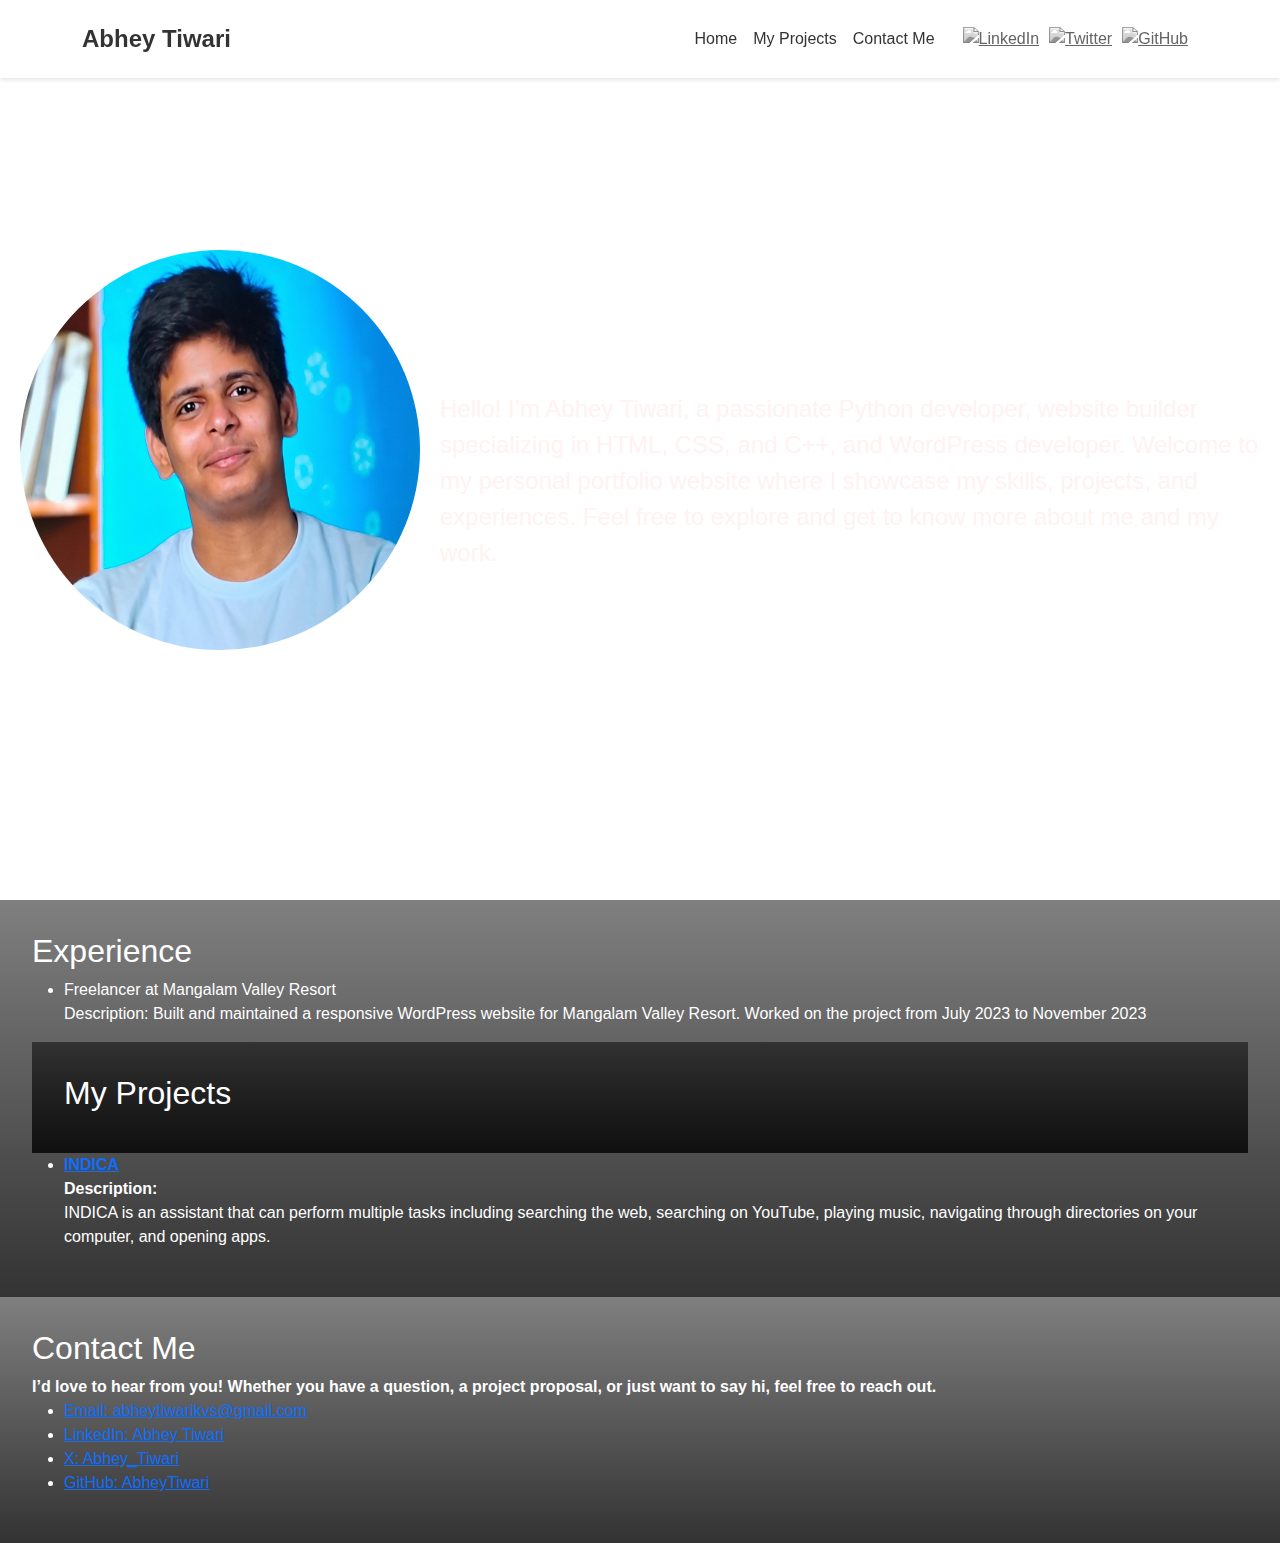
==== index.html @ 6913ede1 "Add files via upload" ====
<!DOCTYPE html>
<html lang="en">
<head>
    <meta charset="UTF-8">
    <meta name="viewport" content="width=device-width, initial-scale=1.0">
    <title>My Portfolio Website</title>
    <link rel="stylesheet" href="https://cdn.jsdelivr.net/npm/bootstrap@5.0.2/dist/css/bootstrap.min.css">
    <link rel="stylesheet" href="style.css">
</head>
<body>
    <nav class="navbar navbar-expand-lg fixed-top navbarScroll">
        <div class="container">
            <a class="navbar-brand" href="#">Abhey Tiwari</a>
            <button class="navbar-toggler" type="button" data-bs-toggle="collapse" data-bs-target="#navbarSupportedContent" aria-controls="navbarSupportedContent" aria-expanded="false" aria-label="Toggle navigation">
                <span class="navbar-toggler-icon"></span>
            </button>
            <div class="collapse navbar-collapse" id="navbarSupportedContent">
                <ul class="navbar-nav ms-auto">
                    <li class="nav-item active">
                        <a class="nav-link" href="#home">Home</a>
                    </li>
                    <li class="nav-item">
                        <a class="nav-link" href="#my-projects">My Projects</a>
                    </li>
                    <li class="nav-item">
                        <a class="nav-link" href="#contact-me">Contact Me</a>
                    </li>
                </ul>
                <ul class="navbar-nav social-links">
                    <li class="nav-item">
                        <a href="https://www.linkedin.com/in/abhey-tiwari-891710274/" target="_blank">
                            <img src="https://cdn.jsdelivr.net/npm/simple-icons@v7/icons/linkedin.svg" alt="LinkedIn" width="24" height="24">
                        </a>
                    </li>
                    <li class="nav-item">
                        <a href="https://x.com/Abhey_Tiwari" target="_blank">
                            <img src="https://cdn.jsdelivr.net/npm/simple-icons@v7/icons/twitter.svg" alt="Twitter" width="24" height="24">
                        </a>
                    </li>
                    <li class="nav-item">
                        <a href="https://github.com/AbheyTiwari" target="_blank">
                            <img src="https://cdn.jsdelivr.net/npm/simple-icons@v7/icons/github.svg" alt="GitHub" width="24" height="24">
                        </a>
                    </li>
                </ul>
            </div>
        </div>
    </nav>

    <!-- Hero Header Section -->
    <section id="home">
        <div class="hero-header">
            <img src="pic2.jpg" alt="Profile Picture" class="profile-pic">
            <div class="hero-text">
              <h1>Welcome to My Portfolio Website</h1>
              <p>Hello! I’m Abhey Tiwari, a passionate Python developer, website builder specializing in HTML, CSS, and C++, and WordPress developer. Welcome to my personal portfolio website where I showcase my skills, projects, and experiences. Feel free to explore and get to know more about me and my work.</p>
            </div>
          </div>
    </section>

    <section id="work">
        <h2>Experience</h2>
        <table>
            <ul>
                <li>Freelancer at Mangalam Valley Resort <br>
                    Description: Built and maintained a responsive WordPress website for Mangalam Valley Resort. Worked on the project from July 2023 to November 2023
                </li>
            </ul>
    </section>

    <!-- My Projects Section -->
    <section id="my-projects">
        <h2>My Projects</h2>
        <table>
            <ul>
                <li><strong><Strong><a href="https://github.com/AbheyTiwari/INDICA.git">INDICA</a></Strong></strong><br>
                    <strong>Description:</strong><br> INDICA is an assistant that can perform multiple tasks including searching the web, searching on YouTube, playing music, navigating through directories on your computer, and opening apps. <br>
                </li>
            </ul>
        </table> 
    </section>
    <section id="contact-me">
        <h2>Contact Me</h2>
        <table>
            <strong>I’d love to hear from you! Whether you have a question, a project proposal, or just want to say hi, feel free to reach out.</strong>
            <ul>
                <li><a href="mailto:abheytiwarikvs@gmail.com" target="_blank">Email: abheytiwarikvs@gmail.com</a</li>
                <li><a href="https://www.linkedin.com/in/abhey-tiwari-891710274/" target="_blank">LinkedIn: Abhey Tiwari</a></li>
                <li><a href="https://x.com/Abhey_Tiwari" target="_blank">X: Abhey_Tiwari</a></li>
                <li><a href="https://github.com/AbheyTiwari" target="_blank">GitHub: AbheyTiwari</a></li>
            </ul>
    </table>
    </section>
    <script src="https://cdn.jsdelivr.net/npm/bootstrap@5.0.2/dist/js/bootstrap.bundle.min.js"></script>
    <script src="script.js"></script>
</body>
</html>
---- style.css ----
body {
    font-family: Arial, sans-serif;
    margin: 0;
    padding: 0;
}

.hero-header {
    background-image: url("https://t3.ftcdn.net/jpg/07/36/07/18/360_F_736071809_9V7xRt7xxvApDF8fkmPsYPnHK12OHOkZ.jpg");
    background-size: cover;
    height: 100vh;
    display: flex;
    justify-content: center;
    align-items: center;
    color: #ffffff;
    padding: 20px;
  }
  
  .profile-pic {
    width: 400px;
    height: 400px;
    border-radius: 50%;
    margin-right: 20px;
  }
  
  .hero-text {
    flex: 1;
  }

.hero-header h1 {
    font-size: 48px;
    margin-bottom: 20px;
}

.social-links {
    margin-left: 20px;
}

.social-links li {
    margin-right: 10px;
}

.social-links img {
    width: 24px;
    height: 24px;
    filter: grayscale(100%);
    transition: filter 0.2s ease;
}

.social-links img:hover {
    filter: grayscale(0);
}

.hero-header p {
    font-size: 24px;
    color: #fff2f2;
}

.navbar {
    background-color: #fff;
    padding: 1rem 2rem;
    box-shadow: 0 2px 4px rgba(0, 0, 0, 0.1);
}

.navbar-brand {
    font-size: 24px;
    font-weight: bold;
    color: #333;
}

.nav-link {
    color: #333;
    transition: color 0.2s ease;
}

.nav-link:hover {
    color: #666;
}

#my-projects, #contact-me, #work {
    background-image: linear-gradient(to bottom, rgba(0, 0, 0, 0.5), rgba(0, 0, 0, 0.8)),
    url("https://blog.stockvault.net/wp-content/uploads/2020/07/preview-319.jpg");
    background-size: cover;
    color: #ffffff;
    padding: 2rem;
}

#my-projects h2, #contact-me h2 {
    margin-top: 0;
}
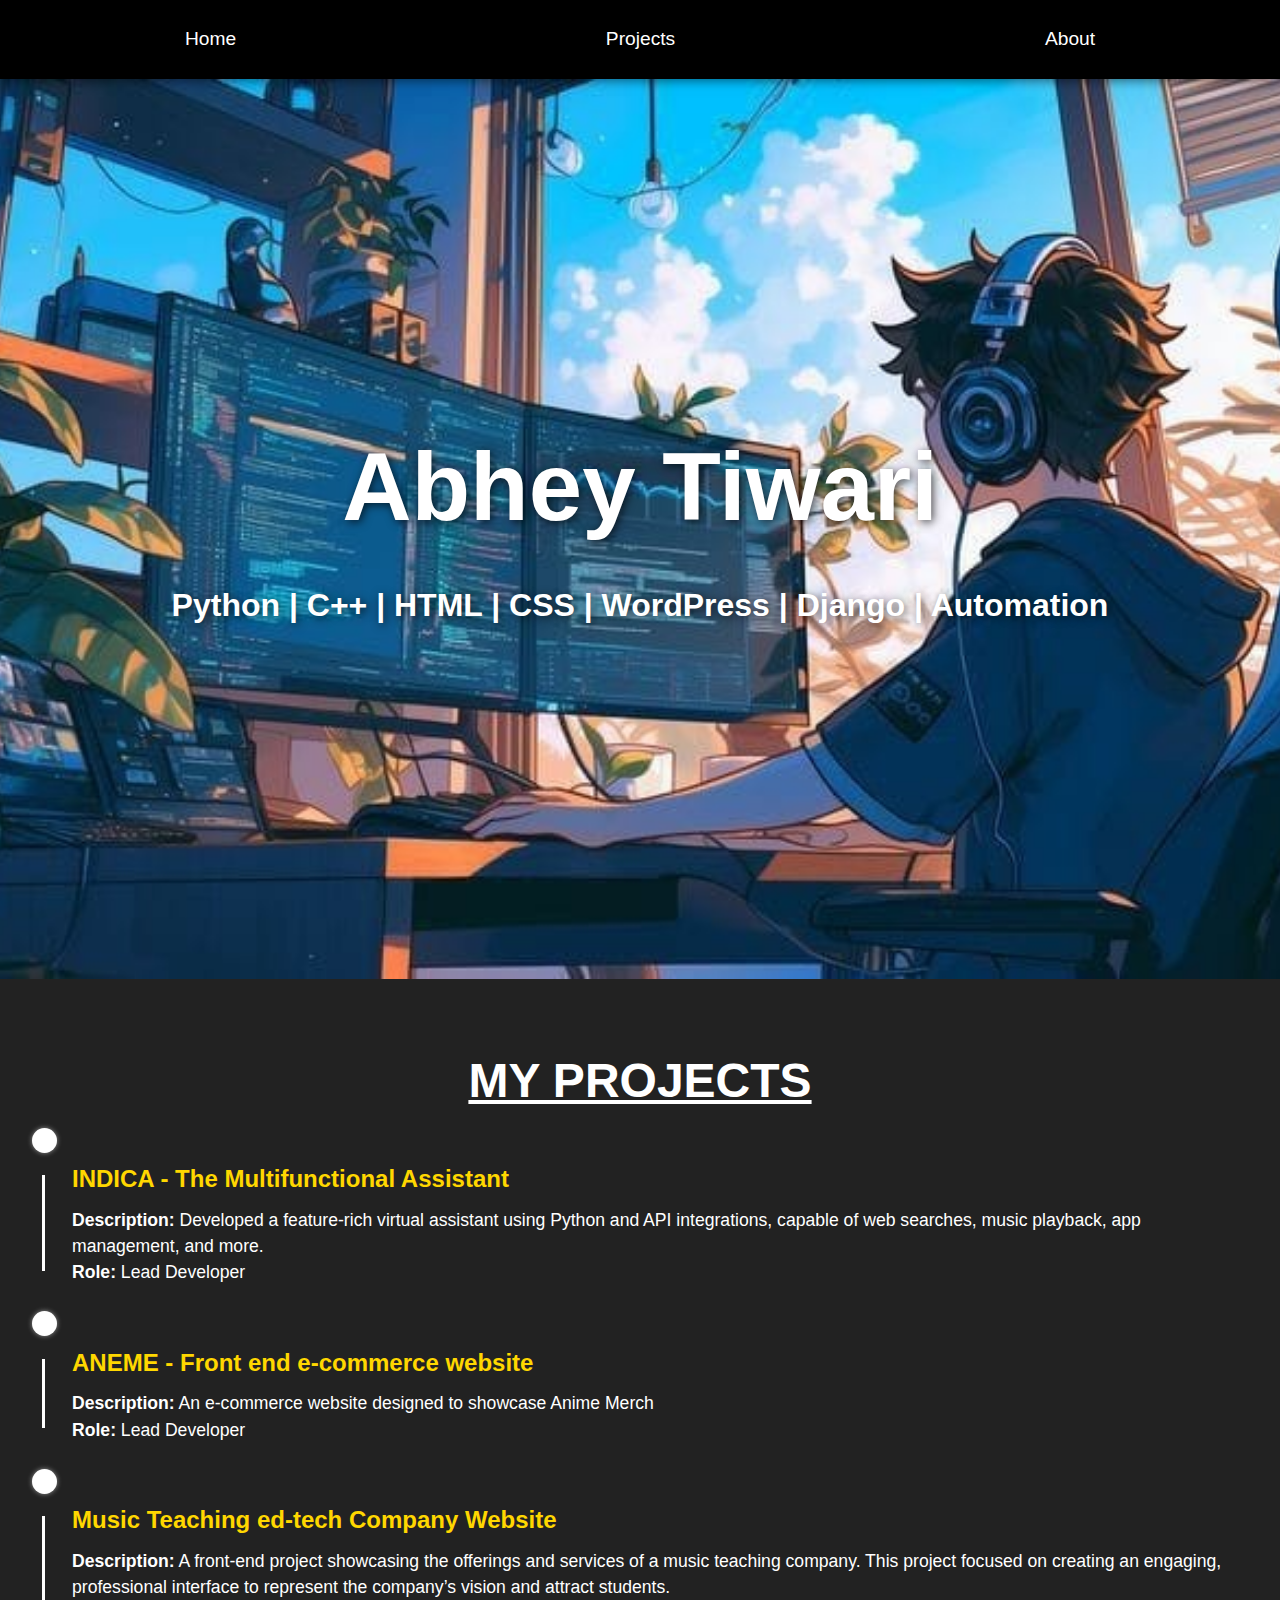
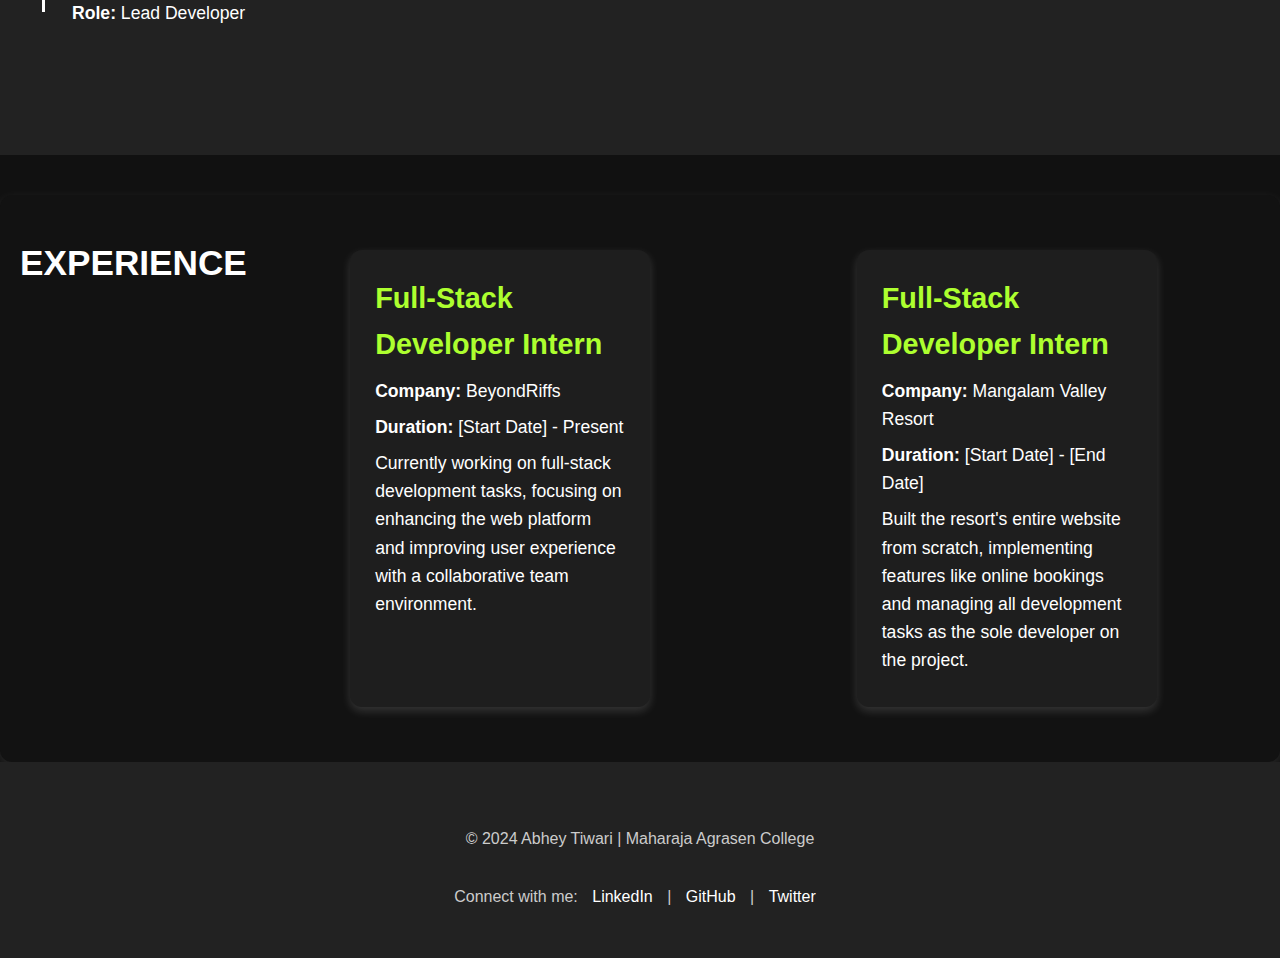
==== commit 7dd60733: "Add files via upload" ====
--- a/index.html
+++ b/index.html
@@ -1,97 +1,87 @@
 <!DOCTYPE html>
 <html lang="en">
 <head>
-    <meta charset="UTF-8">
-    <meta name="viewport" content="width=device-width, initial-scale=1.0">
-    <title>My Portfolio Website</title>
-    <link rel="stylesheet" href="https://cdn.jsdelivr.net/npm/bootstrap@5.0.2/dist/css/bootstrap.min.css">
-    <link rel="stylesheet" href="style.css">
+  <meta charset="UTF-8">
+  <meta name="viewport" content="width=device-width, initial-scale=1.0">
+  <title>Abhey Tiwari - Projects Timeline</title>
+  <link rel="stylesheet" href="style.css">
 </head>
 <body>
-    <nav class="navbar navbar-expand-lg fixed-top navbarScroll">
-        <div class="container">
-            <a class="navbar-brand" href="#">Abhey Tiwari</a>
-            <button class="navbar-toggler" type="button" data-bs-toggle="collapse" data-bs-target="#navbarSupportedContent" aria-controls="navbarSupportedContent" aria-expanded="false" aria-label="Toggle navigation">
-                <span class="navbar-toggler-icon"></span>
-            </button>
-            <div class="collapse navbar-collapse" id="navbarSupportedContent">
-                <ul class="navbar-nav ms-auto">
-                    <li class="nav-item active">
-                        <a class="nav-link" href="#home">Home</a>
-                    </li>
-                    <li class="nav-item">
-                        <a class="nav-link" href="#my-projects">My Projects</a>
-                    </li>
-                    <li class="nav-item">
-                        <a class="nav-link" href="#contact-me">Contact Me</a>
-                    </li>
-                </ul>
-                <ul class="navbar-nav social-links">
-                    <li class="nav-item">
-                        <a href="https://www.linkedin.com/in/abhey-tiwari-891710274/" target="_blank">
-                            <img src="https://cdn.jsdelivr.net/npm/simple-icons@v7/icons/linkedin.svg" alt="LinkedIn" width="24" height="24">
-                        </a>
-                    </li>
-                    <li class="nav-item">
-                        <a href="https://x.com/Abhey_Tiwari" target="_blank">
-                            <img src="https://cdn.jsdelivr.net/npm/simple-icons@v7/icons/twitter.svg" alt="Twitter" width="24" height="24">
-                        </a>
-                    </li>
-                    <li class="nav-item">
-                        <a href="https://github.com/AbheyTiwari" target="_blank">
-                            <img src="https://cdn.jsdelivr.net/npm/simple-icons@v7/icons/github.svg" alt="GitHub" width="24" height="24">
-                        </a>
-                    </li>
-                </ul>
+
+  <header class="header-dark">
+    <nav>
+      <ul>
+        <li><a href="index.html">Home</a></li>
+        <li><a href="project.html">Projects</a></li>
+        <li><a href="about.html">About</a></li>
+      </ul>
+    </nav>
+  </header>
+
+  <section class="hero">
+    <h1 class="hero-heading">Abhey Tiwari</h1>
+    <h3 class="hero-subheading">Python | C++ | HTML | CSS | WordPress | Django | Automation</h3>
+ </section>
+
+<section class="timeline">
+    <h2>My Projects</h2>
+
+    <div class="timeline-item">
+      <div class="timeline-dot"></div>
+      <div class="timeline-content">
+        <h3>INDICA - The Multifunctional Assistant</h3>
+        <p><strong>Description:</strong> Developed a feature-rich virtual assistant using Python and API integrations, capable of web searches, music playback, app management, and more.</p>
+        <p><strong>Role:</strong> Lead Developer</p>
+      </div>
+      <br>
+      <div class="timeline-dot"></div>
+      <div class="timeline-content">
+        <h3>ANEME - Front end e-commerce website</h3>
+        <p><strong>Description:</strong> An e-commerce website designed to showcase Anime Merch</p>
+        <p><strong>Role:</strong> Lead Developer</p>
+      </div>
+      <br>
+      <div class="timeline-dot"></div>
+            <div class="timeline-content">
+                <h3>Music Teaching ed-tech Company Website</h3>
+                <p><strong>Description:</strong> A front-end project showcasing the offerings and services of a music teaching company. This project focused on creating an engaging, professional interface to represent the company’s vision and attract students.</p>
+                <p><strong>Role:</strong> Lead Developer</p>
             </div>
         </div>
-    </nav>
+    </div>
+</section>
 
-    <!-- Hero Header Section -->
-    <section id="home">
-        <div class="hero-header">
-            <img src="pic2.jpg" alt="Profile Picture" class="profile-pic">
-            <div class="hero-text">
-              <h1>Welcome to My Portfolio Website</h1>
-              <p>Hello! I’m Abhey Tiwari, a passionate Python developer, website builder specializing in HTML, CSS, and C++, and WordPress developer. Welcome to my personal portfolio website where I showcase my skills, projects, and experiences. Feel free to explore and get to know more about me and my work.</p>
-            </div>
-          </div>
-    </section>
+  <!-- Experience Section -->
+<section class="experience">
+    <h2>Experience</h2> 
+    <div class="experience-item">
+        <div class="experience-box">
+          <h3>Full-Stack Developer Intern</h3>
+          <p><strong>Company:</strong> BeyondRiffs</p>
+          <p><strong>Duration:</strong> [Start Date] - Present</p>
+          <p>Currently working on full-stack development tasks, focusing on enhancing the web platform and improving user experience with a collaborative team environment.</p>
+        </div>
+      </div>
+    <div class="experience-item">
+      <div class="experience-box">
+        <h3>Full-Stack Developer Intern</h3>
+        <p><strong>Company:</strong> Mangalam Valley Resort</p>
+        <p><strong>Duration:</strong> [Start Date] - [End Date]</p>
+        <p>Built the resort's entire website from scratch, implementing features like online bookings and managing all development tasks as the sole developer on the project.</p>
+      </div>
+    </div>
+  </section>
+  
 
-    <section id="work">
-        <h2>Experience</h2>
-        <table>
-            <ul>
-                <li>Freelancer at Mangalam Valley Resort <br>
-                    Description: Built and maintained a responsive WordPress website for Mangalam Valley Resort. Worked on the project from July 2023 to November 2023
-                </li>
-            </ul>
-    </section>
 
-    <!-- My Projects Section -->
-    <section id="my-projects">
-        <h2>My Projects</h2>
-        <table>
-            <ul>
-                <li><strong><Strong><a href="https://github.com/AbheyTiwari/INDICA.git">INDICA</a></Strong></strong><br>
-                    <strong>Description:</strong><br> INDICA is an assistant that can perform multiple tasks including searching the web, searching on YouTube, playing music, navigating through directories on your computer, and opening apps. <br>
-                </li>
-            </ul>
-        </table> 
-    </section>
-    <section id="contact-me">
-        <h2>Contact Me</h2>
-        <table>
-            <strong>I’d love to hear from you! Whether you have a question, a project proposal, or just want to say hi, feel free to reach out.</strong>
-            <ul>
-                <li><a href="mailto:abheytiwarikvs@gmail.com" target="_blank">Email: abheytiwarikvs@gmail.com</a</li>
-                <li><a href="https://www.linkedin.com/in/abhey-tiwari-891710274/" target="_blank">LinkedIn: Abhey Tiwari</a></li>
-                <li><a href="https://x.com/Abhey_Tiwari" target="_blank">X: Abhey_Tiwari</a></li>
-                <li><a href="https://github.com/AbheyTiwari" target="_blank">GitHub: AbheyTiwari</a></li>
-            </ul>
-    </table>
-    </section>
-    <script src="https://cdn.jsdelivr.net/npm/bootstrap@5.0.2/dist/js/bootstrap.bundle.min.js"></script>
-    <script src="script.js"></script>
+  <footer class="footer-dark">
+    <p>&copy; 2024 Abhey Tiwari | Maharaja Agrasen College</p>
+    <p>Connect with me: 
+      <a href="https://www.linkedin.com/in/abhey-tiwari-891710274/">LinkedIn</a> | 
+      <a href="https://github.com/AbheyTiwari">GitHub</a> | 
+      <a href="https://x.com/Abhey_Tiwari">Twitter</a>
+    </p>
+  </footer>
+
 </body>
 </html>--- a/style.css
+++ b/style.css
@@ -1,89 +1,614 @@
-body {
-    font-family: Arial, sans-serif;
+/* Global Styles */
+
+* {
+    box-sizing: border-box;
     margin: 0;
     padding: 0;
-}
-
-.hero-header {
-    background-image: url("https://t3.ftcdn.net/jpg/07/36/07/18/360_F_736071809_9V7xRt7xxvApDF8fkmPsYPnHK12OHOkZ.jpg");
+  }
+  
+  body {
+    font-family: 'Poppins', sans-serif; /* A modern, clean font */
+    line-height: 1.6;
+    color: #fff;
+    background-color: #111; /* Darker background for a modern feel */
+  }
+  
+  /* Header Styles */
+  
+  .header-dark {
+    background-color: #000;
+    padding: 1.5em 0;
+    text-align: center;
+    position: relative;
+    box-shadow: 0 2px 10px rgba(0, 0, 0, 0.5);
+  }
+  
+  .header-dark nav {
+    display: flex;
+    justify-content: center;
+    align-items: center;
+  }
+  
+  .header-dark nav ul {
+    list-style: none;
+    margin: 0;
+    padding: 0;
+    display: flex;
+    justify-content: space-around;
+    width: 100%;
+  }
+  
+  .header-dark nav li {
+    margin: 0 20px;
+  }
+  
+  .header-dark nav a {
+    color: #fff;
+    text-decoration: none;
+    font-size: 1.2rem;
+    padding: 0.5em 1em;
+    border-radius: 5px;
+    transition: background-color 0.3s ease-in-out, color 0.3s ease-in-out;
+  }
+  
+  .header-dark nav a:hover {
+    background-color: #f0f0f0;
+    color: #333;
+  }
+  
+  /* Hero Section Styles */
+  
+  .hero {
+    background-image: url("hero1.jpg"); /* Replace with your background image */
+    background-position: center;
     background-size: cover;
     height: 100vh;
     display: flex;
+    flex-direction: column;
     justify-content: center;
     align-items: center;
+    text-align: center;
     color: #ffffff;
-    padding: 20px;
-  }
-  
-  .profile-pic {
-    width: 400px;
-    height: 400px;
+    padding: 0 2rem;
+  }
+  
+  .hero h1 {
+    font-size: 6rem;
+    margin-bottom: 1rem;
+    text-shadow: 2px 2px 10px rgba(0, 0, 0, 0.7);
+  }
+
+  .hero h3 {
+    font-size: 2rem;
+    margin-bottom: 1rem;
+    text-shadow: 2px 2px 10px rgba(0, 0, 0, 0.7);
+  }
+  
+  .hero p {
+    font-size: 1.6rem;
+    margin-bottom: 2rem;
+  }
+  
+  .hero a {
+    background-color: #fff;
+    color: #333;
+    padding: 1rem 2rem;
+    text-decoration: none;
+    border-radius: 5px;
+    transition: background-color 0.3s ease-in-out, transform 0.3s ease-in-out;
+  }
+  
+  .hero a:hover {
+    background-color: #f0f0f0;
+    transform: translateY(-2px);
+  }
+  
+  /* Timeline Section Styles */
+  
+  .timeline {
+    padding: 4rem 2rem;
+    background-color: #222;
+  }
+  
+  .timeline-item {
+    margin-bottom: 4rem;
+  }
+  
+  .timeline-dot {
+    width: 25px;
+    height: 25px;
+    background-color: #fff;
     border-radius: 50%;
-    margin-right: 20px;
-  }
-  
-  .hero-text {
-    flex: 1;
-  }
-
-.hero-header h1 {
-    font-size: 48px;
-    margin-bottom: 20px;
-}
-
-.social-links {
-    margin-left: 20px;
-}
-
-.social-links li {
-    margin-right: 10px;
-}
-
-.social-links img {
-    width: 24px;
-    height: 24px;
-    filter: grayscale(100%);
-    transition: filter 0.2s ease;
-}
-
-.social-links img:hover {
-    filter: grayscale(0);
-}
-
-.hero-header p {
-    font-size: 24px;
-    color: #fff2f2;
-}
-
-.navbar {
+    display: inline-block;
+    margin-right: 1rem;
+    box-shadow: 0 0 5px rgba(255, 255, 255, 0.5);
+  }
+  
+  .timeline-content {
+    position: relative;
+    padding-left: 40px;
+  }
+  
+  .timeline-content::before {
+    content: '';
+    position: absolute;
+    top: 15px;
+    left: 10px;
+    width: 3px;
+    height: calc(100% - 30px);
     background-color: #fff;
-    padding: 1rem 2rem;
-    box-shadow: 0 2px 4px rgba(0, 0, 0, 0.1);
-}
-
-.navbar-brand {
-    font-size: 24px;
+  }
+  
+  .timeline-content h3 {
+    font-size: 1.5rem;
+    margin-bottom: 0.5rem;
+    color: #ffd700; /* Gold color for headers */
+  }
+
+  .timeline h2 {
+    font-size: 3rem;
+    text-decoration: underline;
+    margin-bottom: 0.5rem;
+    color: #ffffff;
+  }
+  
+  .timeline-content p {
+    font-size: 1.1rem;
+    line-height: 1.5;
+  }
+  
+  /* Footer Styles */
+  
+  .footer-dark {
+    background-color: #000;
+    color: #fff;
+    padding: 2rem;
+    text-align: center;
+    position: relative;
+  }
+  
+  .footer-dark p {
+    margin-bottom: 1rem;
+  }
+  
+  .footer-dark a {
+    color: #fff;
+    text-decoration: none;
+    margin: 0 10px;
+    transition: color 0.3s ease-in-out;
+  }
+  
+  .footer-dark a:hover {
+    color: #ffd700; /* Gold color for footer links */
+  }
+  
+  /* Responsive Styles */
+  
+  @media (max-width: 768px) {
+    .header-dark nav a {
+      font-size: 1rem;
+      margin: 0 10px;
+    }
+  
+    .hero h1 {
+      font-size: 2.5rem;
+    }
+
+    .hero p {
+        font-size: 1.2rem;
+      }
+    
+      .timeline-content {
+        padding-left: 20px;
+      }
+    
+      .timeline-dot {
+        width: 20px;
+        height: 20px;
+      }
+    
+      .timeline-content h3 {
+        font-size: 1.5rem;
+      }
+    
+      .timeline-content p {
+        font-size: 0.9rem;
+      }
+    
+      .footer-dark {
+        padding: 1.5rem;
+      }
+    
+      .footer-dark a {
+        margin: 0 5px;
+      }
+    }
+    
+    @media (max-width: 480px) {
+      .hero h1 {
+        font-size: 2rem;
+      }
+    
+      .hero p {
+        font-size: 1rem;
+      }
+    
+      .hero a {
+        padding: 0.75rem 1.5rem;
+        font-size: 0.9rem;
+      }
+    
+      .timeline-content h3 {
+        font-size: 1.2rem;
+      }
+    
+      .timeline-content p {
+        font-size: 0.8rem;
+      }
+    }
+    
+    /* Additional Styles */
+    
+    .button {
+      display: inline-block;
+      background-color: #f0f0f0;
+      color: #333;
+      padding: 0.75rem 1.5rem;
+      border-radius: 5px;
+      text-decoration: none;
+      transition: background-color 0.3s ease-in-out, transform 0.3s ease-in-out;
+    }
+    
+    .button:hover {
+      background-color: #e0e0e0;
+      transform: translateY(-2px);
+    }
+    
+    /* Utility Classes */
+    
+    .text-center {
+      text-align: center;
+    }
+    
+    .mt-1 {
+      margin-top: 1rem;
+    }
+    
+    .mb-1 {
+      margin-bottom: 1rem;
+    }
+    
+    .p-2 {
+      padding: 2rem;
+    }
+
+
+/* About Me Section */
+
+
+.about-section {
+    display: flex;
+    flex-direction: column;
+    align-items: center;
+    padding: 3em 1em;
+    background-color: #444;
+    color: #ddd;
+}
+
+.about-section .content {
+    display: flex;
+    align-items: center;
+    justify-content: center;
+    gap: 2em;
+    padding: 2em 0;
+    width: 80%;
+    max-width: 1200px;
+}
+
+.about-section .content img {
+    width: 45%;
+    border-radius: 8px;
+    box-shadow: 0 4px 8px rgba(0, 0, 0, 0.3);
+}
+
+.about-section .content .text {
+    width: 45%;
+}
+
+.about-section h2 {
+    font-size: 2rem;
+    color: greenyellow;
+    margin-bottom: 1em;
+}
+
+.about-section p {
+    font-size: 1.1rem;
+    line-height: 1.6;
+    color: #ccc;
+}
+
+/* Alternate layout: even sections will display image first, odd sections will display text first */
+
+.about-section .content:nth-child(even) {
+    flex-direction: row-reverse;
+}
+/* Media Query Adjustments */
+@media (max-width: 768px) {
+    .about-me h1 {
+        font-size: 2rem;
+    }
+
+    .about-me h2 {
+        font-size: 1.8rem;
+    }
+
+    .about-me p, .about-me ul li {
+        font-size: 1rem;
+    }
+}
+
+/* Projects Section */
+
+.projects {
+    padding: 3em 1em;
+    background-color: #444;
+    text-align: center;
+}
+
+.projects h2 {
+    font-size: 2.5rem;
+    color: #fff;
+    margin-bottom: 2em;
+}
+
+.project {
+    background-color: #333;
+    margin: 2em 0;
+    padding: 1em;
+    border-radius: 8px;
+    box-shadow: 0 2px 5px rgba(0, 0, 0, 0.3);
+}
+
+.project h3 {
+    font-size: 2rem;
+    color: greenyellow;
+    margin-bottom: 1em;
+}
+
+.project p {
+    font-size: 1rem;
+    color: #ddd;
+}
+
+.project img {
+    width: 100%;
+    height: auto;
+    border-radius: 8px;
+}
+
+/* Experience Section */
+
+.experience {
+    background-color: #121212; /* Dark background for contrast */
+    padding: 40px 20px; /* Spacious feel */
+    margin-top: 40px;
+    border-radius: 12px;
+    box-shadow: 0 4px 12px rgba(255, 255, 255, 0.1); /* Softer shadow for depth */
+    display: flex; /* Use flexbox for layout */
+    flex-wrap: wrap; /* Allow items to wrap to the next line if necessary */
+    justify-content: center; /* Center items horizontally */
+}
+
+.experience-item {
+    margin: 15px; /* Spacing between items */
+    flex: 1 1 300px; /* Allow items to grow and shrink, with a base width of 300px */
+    display: flex;
+    justify-content: center; /* Center the box */
+    animation: fadeIn 0.6s ease-out; /* Fade-in animation */
+}
+
+.experience-box {
+    background-color: #1e1e1e; /* Darker gray for boxes */
+    color: #ffffff; /* White text for contrast */
+    padding: 25px; /* Increased padding for better content spacing */
+    border-radius: 12px;
+    box-shadow: 0 4px 10px rgba(255, 255, 255, 0.15); /* Softer shadow */
+    transition: transform 0.3s ease, box-shadow 0.3s ease;
+    width: 100%; /* Full width of the flex item */
+    max-width: 300px; /* Limit max width for each box */
+    text-align: left; /* Align text to the left for readability */
+}
+
+.experience-box:hover {
+    transform: translateY(-5px); /* Subtle lift effect on hover */
+    box-shadow: 0 12px 24px rgba(255, 255, 255, 0.2); /* Stronger shadow on hover */
+}
+
+h2 {
+    color: #ffffff; /* White color for better readability */
+    font-size: 2.2em; /* Slightly larger font size */
+    text-align: center;
     font-weight: bold;
-    color: #333;
-}
-
-.nav-link {
-    color: #333;
-    transition: color 0.2s ease;
-}
-
-.nav-link:hover {
-    color: #666;
-}
-
-#my-projects, #contact-me, #work {
-    background-image: linear-gradient(to bottom, rgba(0, 0, 0, 0.5), rgba(0, 0, 0, 0.8)),
-    url("https://blog.stockvault.net/wp-content/uploads/2020/07/preview-319.jpg");
-    background-size: cover;
-    color: #ffffff;
-    padding: 2rem;
-}
-
-#my-projects h2, #contact-me h2 {
-    margin-top: 0;
-}+    text-transform: uppercase;
+    margin-bottom: 40px; /* Increased margin for spacing */
+}
+
+.experience-box h3 {
+    font-size: 1.8em; /* Larger font size for job titles */
+    margin-bottom: 10px; /* Reduced margin for tighter spacing */
+    font-weight: 600;
+    color: greenyellow; /* Orange color for job titles */
+}
+
+.experience-box p {
+    font-size: 1.1em; /* Slightly larger font size for readability */
+    line-height: 1.6; /* Increased line height for better readability */
+    margin-bottom: 8px; /* Consistent margin */
+}
+
+strong {
+    font-weight: 700; /* Bold for emphasis */
+}
+
+@keyframes fadeIn {
+    0% {
+        opacity: 0;
+        transform: translateY(20px);
+    }
+    100% {
+        opacity: 1;
+        transform: translateY(0);
+    }
+}
+
+@media (max-width: 768px) {
+    .experience {
+        padding: 20px; /* Reduced padding for smaller screens */
+    }
+
+    .experience-item {
+        flex: 1 1 100%; /* Full width on smaller screens */
+    }
+
+    .experience-box {
+        padding: 15px; /* Consistent padding */
+        max-width: 100%; /* Full width on smaller screens */
+    }
+}
+/* Footer Styles */
+
+.footer-dark {
+    background-color: #222;
+    color: white;
+    padding: 2em 1em;
+    text-align: center;
+}
+
+.footer-dark .social-media {
+    margin-top: 1em;
+}
+
+.footer-dark .social-media a {
+    color: #66bb6a;
+    text-decoration: none;
+    font-size: 1.2rem;
+    margin: 0 10px;
+}
+
+.footer-dark p {
+    margin-top: 2em;
+    font-size: 1rem;
+    color: #ccc;
+}
+
+/* Button Styles */
+
+.btn-green {
+    background: linear-gradient(145deg, #3f9c3f, #2e732e);
+    border: none;
+    color: white;
+    padding: 10px 20px;
+    border-radius: 5px;
+    cursor: pointer;
+    transition: all 0.3s ease;
+}
+
+.btn-green:hover {
+    box-shadow: 2px 2px 10px #a3c8a3;
+    transform: translateY(-2px);
+}
+
+/* Responsive Grid for Projects */
+.grid {
+    display: flex;
+    flex-wrap: wrap;
+    justify-content: center;
+    gap: 20px;
+    margin-top: 30px;
+}
+
+.grid-item {
+    width: calc(33.333% - 20px);
+    margin: 10px;
+    background: white;
+    border-radius: 8px;
+    box-shadow: 0 2px 5px rgba(0, 0, 0, 0.1);
+    overflow: hidden;
+    transition: transform 0.3s;
+}
+
+.grid-item img {
+    width: 100%;
+    height: auto;
+}
+
+.grid-item h3, .grid-item p {
+    margin: 10px;
+}
+
+.grid-item:hover {
+    transform: scale(1.05);
+}
+
+.grid-item a {
+    display: block;
+    text-decoration: none;
+    color: inherit;
+}
+
+/* Media Queries for Responsiveness */
+
+@media (max-width: 768px) {
+    .header-dark nav ul {
+        flex-direction: column;
+    }
+
+    .hero h1 {
+        font-size: 2rem;
+    }
+
+    .hero h5 {
+        font-size: 1.2rem;
+    }
+
+    .landing-page h1 {
+        font-size: 2.5rem;
+    }
+
+    .projects .project, .grid-item {
+        width: 100%;
+        margin: 10px 0;
+    }
+
+    .grid {
+        flex-direction: column;
+        align-items: center;
+    }
+
+    .footer-dark {
+        font-size: 0.9rem;
+    }
+}
+
+@media (max-width: 480px) {
+    .hero h1 {
+        font-size: 1.8rem;
+    }
+
+    .hero h5 {
+        font-size: 1rem;
+    }
+
+    .landing-page h1 {
+        font-size: 2rem;
+    }
+
+    .projects .project, .grid-item {
+        width: 100%;
+        margin: 15px 0;
+    }
+
+    .footer-dark {
+        font-size: 0.8rem;
+    }
+}
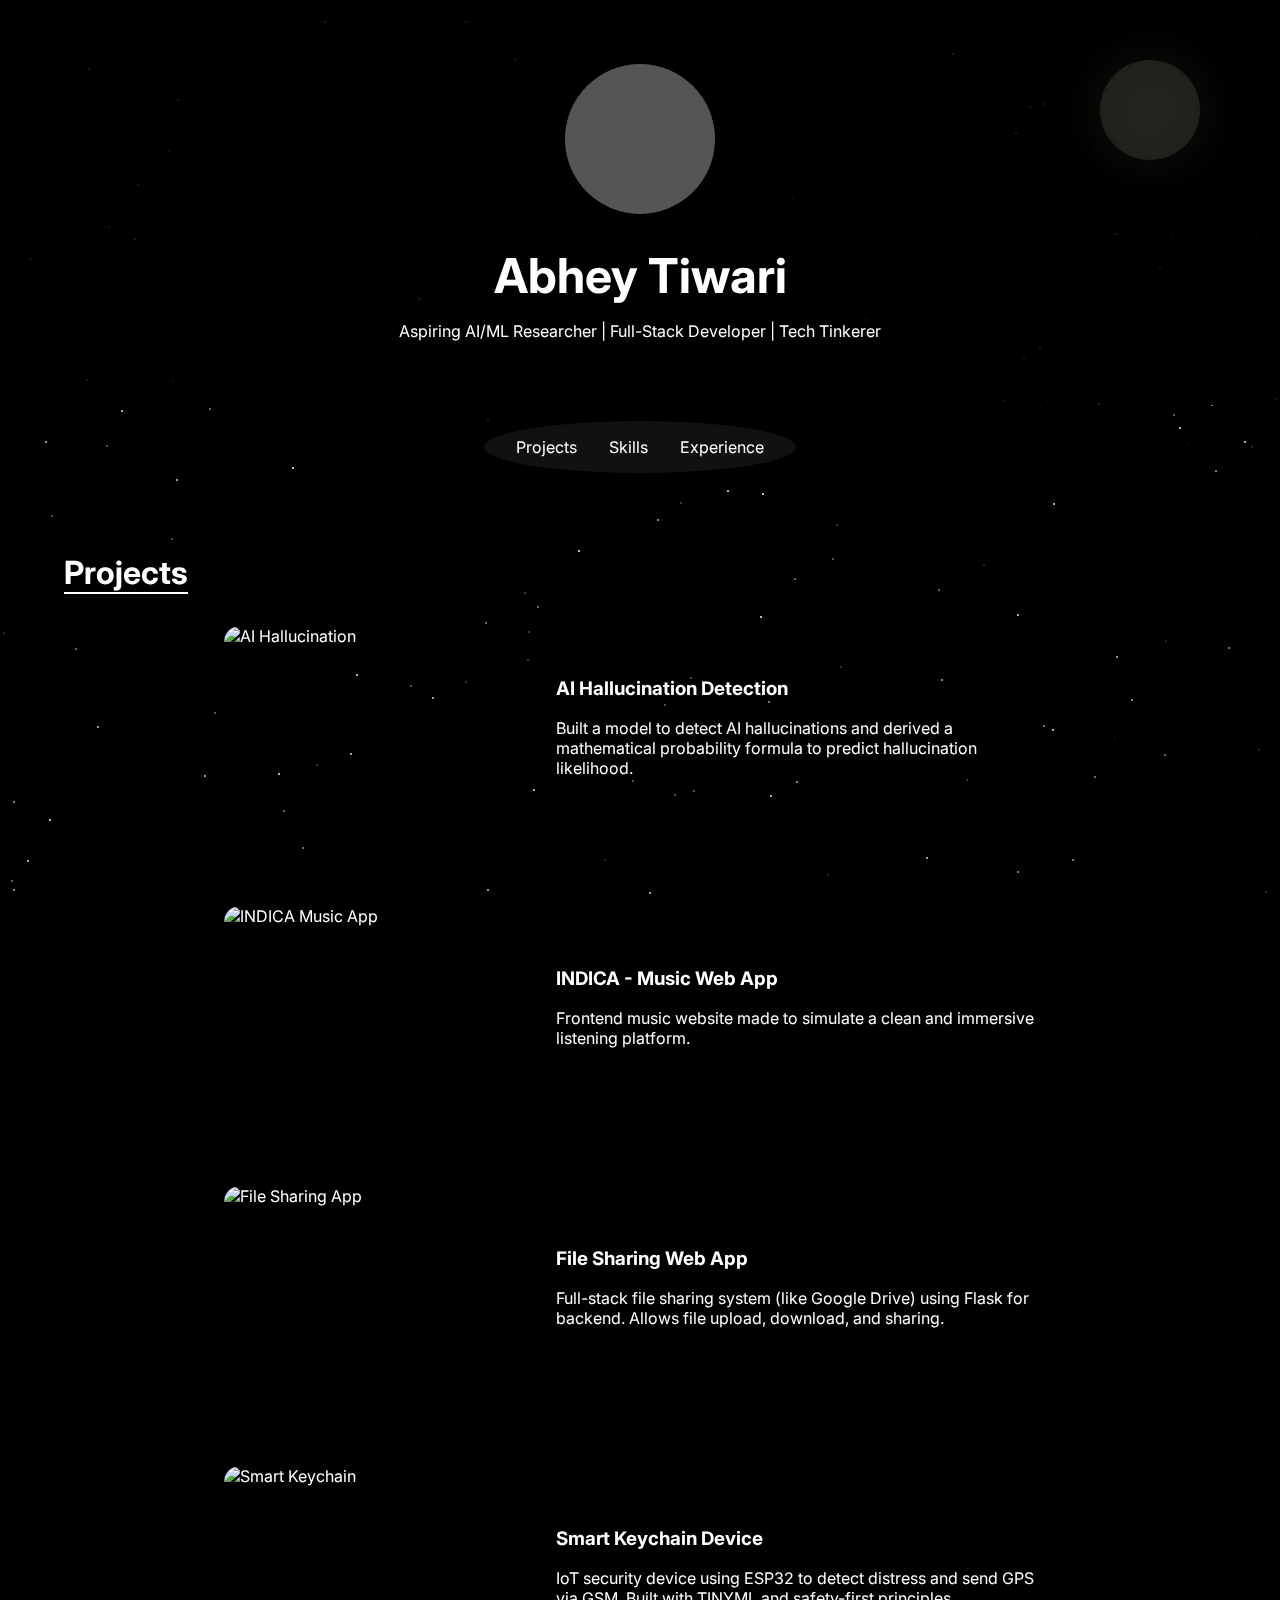
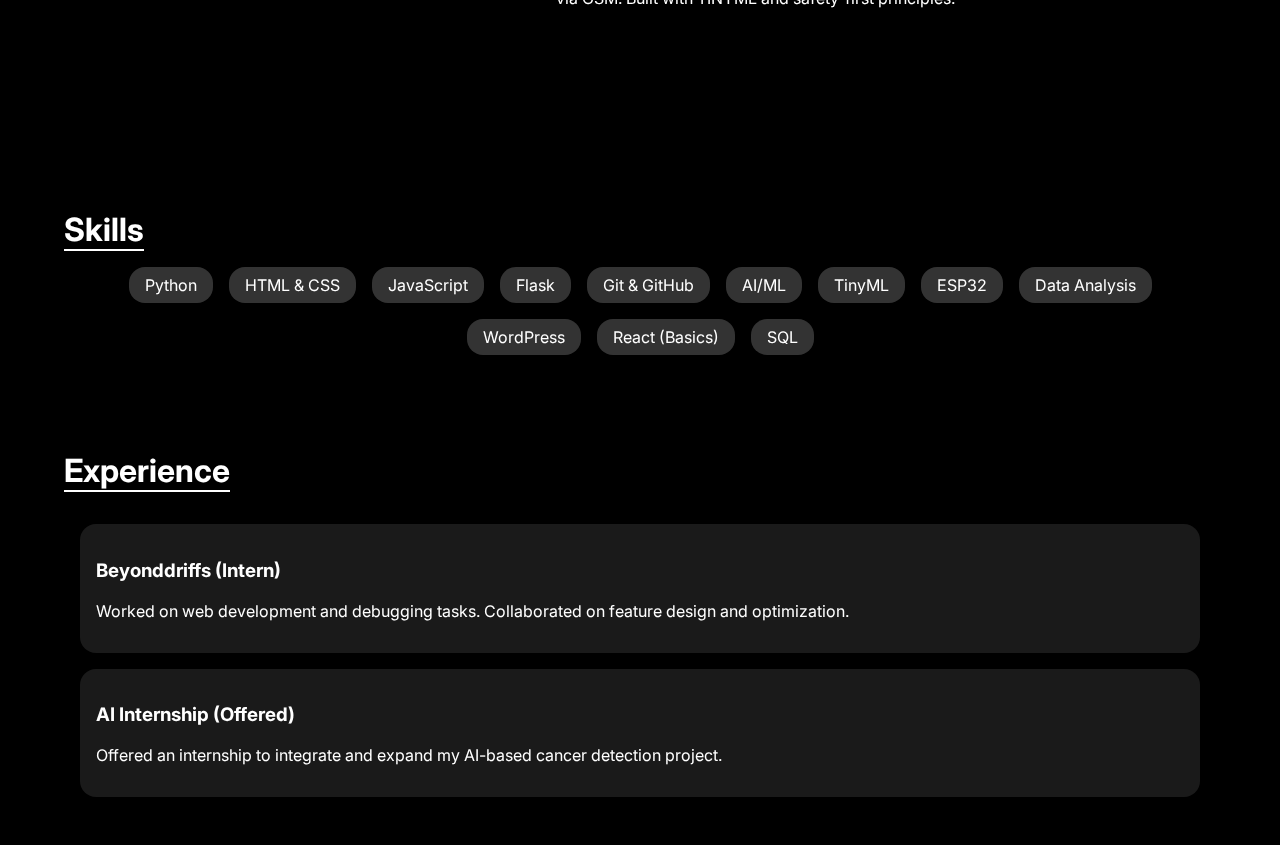
==== commit 650325a0: "Update index.html" ====
--- a/index.html
+++ b/index.html
@@ -1,87 +1,241 @@
 <!DOCTYPE html>
 <html lang="en">
 <head>
-  <meta charset="UTF-8">
-  <meta name="viewport" content="width=device-width, initial-scale=1.0">
-  <title>Abhey Tiwari - Projects Timeline</title>
-  <link rel="stylesheet" href="style.css">
+  <meta charset="UTF-8" />
+  <meta name="viewport" content="width=device-width, initial-scale=1.0" />
+  <title>Abhey Tiwari | Portfolio</title>
+  <link href="https://fonts.googleapis.com/css2?family=Inter:wght@300;500;700&display=swap" rel="stylesheet" />
+  <style>
+    body {
+      font-family: 'Inter', sans-serif;
+      margin: 0;
+      background: black;
+      color: white;
+      overflow-x: hidden;
+    }
+    header {
+      text-align: center;
+      padding: 3rem 1rem;
+      background-color: rgba(0, 0, 0, 0.85);
+      animation: fadeIn 1.5s ease;
+      z-index: 2;
+      position: relative;
+    }
+    h1 {
+      font-size: 3rem;
+      margin-bottom: 0.2rem;
+    }
+    h2 {
+      margin: 2rem 0 1rem;
+      text-align: center;
+      font-size: 2rem;
+      border-bottom: 2px solid white;
+      display: inline-block;
+    }
+    nav {
+      background-color: #111;
+      padding: 1rem;
+      border-radius: 100%;
+      display: flex;
+      justify-content: center;
+      align-items: center;
+      margin: 1rem auto;
+      width: fit-content;
+      position: relative;
+      z-index: 2;
+    }
+    nav a {
+      margin: 0 1rem;
+      text-decoration: none;
+      color: white;
+    }
+    .section {
+      padding: 2rem 4rem;
+      animation: slideUp 1s ease;
+      position: relative;
+      z-index: 2;
+    }
+    .project {
+      display: flex;
+      flex-wrap: wrap;
+      align-items: center;
+      justify-content: center;
+      margin-bottom: 2rem;
+    }
+    .project:nth-child(even) {
+      flex-direction: row-reverse;
+    }
+    .project img {
+      width: 300px;
+      height: 200px;
+      object-fit: cover;
+      border-radius: 1rem;
+      margin: 1rem;
+    }
+    .project-info {
+      max-width: 500px;
+      margin: 1rem;
+    }
+    .skills, .projects-container {
+      display: flex;
+      flex-wrap: wrap;
+      gap: 1rem;
+      justify-content: center;
+    }
+    .skill {
+      background-color: #333;
+      padding: 0.5rem 1rem;
+      border-radius: 1rem;
+    }
+    .experience {
+      background-color: #1a1a1a;
+      padding: 1rem;
+      margin: 1rem;
+      border-radius: 1rem;
+    }
+    .img-placeholder {
+      width: 150px;
+      height: 150px;
+      border-radius: 50%;
+      background-color: #555;
+      margin: 1rem auto;
+    }
+    @keyframes fadeIn {
+      from { opacity: 0; } to { opacity: 1; }
+    }
+    @keyframes slideUp {
+      from { transform: translateY(30px); opacity: 0; } to { transform: translateY(0); opacity: 1; }
+    }
+
+    /* Animated twinkling stars */
+    .stars {
+      position: fixed;
+      top: 0;
+      left: 0;
+      width: 100vw;
+      height: 100vh;
+      background: transparent;
+      z-index: -2;
+      overflow: hidden;
+    }
+
+    .star {
+      position: absolute;
+      width: 2px;
+      height: 2px;
+      background: white;
+      border-radius: 50%;
+      animation: twinkle 2s infinite ease-in-out;
+    }
+
+    @keyframes twinkle {
+      0%, 100% { opacity: 0.3; }
+      50% { opacity: 1; }
+    }
+
+    .moon {
+      position: fixed;
+      top: 60px;
+      right: 80px;
+      width: 100px;
+      height: 100px;
+      border-radius: 50%;
+      background: radial-gradient(circle, #f5f3ce 20%, #c4c3b7 100%);
+      box-shadow: 0 0 40px 10px rgba(255,255,200,0.3);
+      z-index: -1;
+    }
+  </style>
 </head>
 <body>
-
-  <header class="header-dark">
-    <nav>
-      <ul>
-        <li><a href="index.html">Home</a></li>
-        <li><a href="project.html">Projects</a></li>
-        <li><a href="about.html">About</a></li>
-      </ul>
-    </nav>
+  <div class="stars"></div>
+  <div class="moon"></div>
+  <header>
+    <div class="img-placeholder"></div>
+    <h1>Abhey Tiwari</h1>
+    <p>Aspiring AI/ML Researcher | Full-Stack Developer | Tech Tinkerer</p>
   </header>
 
-  <section class="hero">
-    <h1 class="hero-heading">Abhey Tiwari</h1>
-    <h3 class="hero-subheading">Python | C++ | HTML | CSS | WordPress | Django | Automation</h3>
- </section>
-
-<section class="timeline">
-    <h2>My Projects</h2>
-
-    <div class="timeline-item">
-      <div class="timeline-dot"></div>
-      <div class="timeline-content">
-        <h3>INDICA - The Multifunctional Assistant</h3>
-        <p><strong>Description:</strong> Developed a feature-rich virtual assistant using Python and API integrations, capable of web searches, music playback, app management, and more.</p>
-        <p><strong>Role:</strong> Lead Developer</p>
-      </div>
-      <br>
-      <div class="timeline-dot"></div>
-      <div class="timeline-content">
-        <h3>ANEME - Front end e-commerce website</h3>
-        <p><strong>Description:</strong> An e-commerce website designed to showcase Anime Merch</p>
-        <p><strong>Role:</strong> Lead Developer</p>
-      </div>
-      <br>
-      <div class="timeline-dot"></div>
-            <div class="timeline-content">
-                <h3>Music Teaching ed-tech Company Website</h3>
-                <p><strong>Description:</strong> A front-end project showcasing the offerings and services of a music teaching company. This project focused on creating an engaging, professional interface to represent the company’s vision and attract students.</p>
-                <p><strong>Role:</strong> Lead Developer</p>
-            </div>
-        </div>
-    </div>
-</section>
-
-  <!-- Experience Section -->
-<section class="experience">
-    <h2>Experience</h2> 
-    <div class="experience-item">
-        <div class="experience-box">
-          <h3>Full-Stack Developer Intern</h3>
-          <p><strong>Company:</strong> BeyondRiffs</p>
-          <p><strong>Duration:</strong> [Start Date] - Present</p>
-          <p>Currently working on full-stack development tasks, focusing on enhancing the web platform and improving user experience with a collaborative team environment.</p>
-        </div>
-      </div>
-    <div class="experience-item">
-      <div class="experience-box">
-        <h3>Full-Stack Developer Intern</h3>
-        <p><strong>Company:</strong> Mangalam Valley Resort</p>
-        <p><strong>Duration:</strong> [Start Date] - [End Date]</p>
-        <p>Built the resort's entire website from scratch, implementing features like online bookings and managing all development tasks as the sole developer on the project.</p>
+  <nav>
+    <a href="#projects">Projects</a>
+    <a href="#skills">Skills</a>
+    <a href="#experience">Experience</a>
+  </nav>
+
+  <section id="projects" class="section">
+    <h2>Projects</h2>
+    <div class="projects-container">
+      <div class="project">
+        <img src="https://via.placeholder.com/300x200?text=AI+Hallucination" alt="AI Hallucination" />
+        <div class="project-info">
+          <h3>AI Hallucination Detection</h3>
+          <p>Built a model to detect AI hallucinations and derived a mathematical probability formula to predict hallucination likelihood.</p>
+        </div>
+      </div>
+      <div class="project">
+        <div class="project-info">
+          <h3>INDICA - Music Web App</h3>
+          <p>Frontend music website made to simulate a clean and immersive listening platform.</p>
+        </div>
+        <img src="https://via.placeholder.com/300x200?text=INDICA" alt="INDICA Music App" />
+      </div>
+      <div class="project">
+        <img src="https://via.placeholder.com/300x200?text=File+Sharing+App" alt="File Sharing App" />
+        <div class="project-info">
+          <h3>File Sharing Web App</h3>
+          <p>Full-stack file sharing system (like Google Drive) using Flask for backend. Allows file upload, download, and sharing.</p>
+        </div>
+      </div>
+      <div class="project">
+        <div class="project-info">
+          <h3>Smart Keychain Device</h3>
+          <p>IoT security device using ESP32 to detect distress and send GPS via GSM. Built with TINYML and safety-first principles.</p>
+        </div>
+        <img src="https://via.placeholder.com/300x200?text=Smart+Keychain" alt="Smart Keychain" />
       </div>
     </div>
   </section>
-  
-
-
-  <footer class="footer-dark">
-    <p>&copy; 2024 Abhey Tiwari | Maharaja Agrasen College</p>
-    <p>Connect with me: 
-      <a href="https://www.linkedin.com/in/abhey-tiwari-891710274/">LinkedIn</a> | 
-      <a href="https://github.com/AbheyTiwari">GitHub</a> | 
-      <a href="https://x.com/Abhey_Tiwari">Twitter</a>
-    </p>
-  </footer>
-
+
+  <section id="skills" class="section">
+    <h2>Skills</h2>
+    <div class="skills">
+      <div class="skill">Python</div>
+      <div class="skill">HTML & CSS</div>
+      <div class="skill">JavaScript</div>
+      <div class="skill">Flask</div>
+      <div class="skill">Git & GitHub</div>
+      <div class="skill">AI/ML</div>
+      <div class="skill">TinyML</div>
+      <div class="skill">ESP32</div>
+      <div class="skill">Data Analysis</div>
+      <div class="skill">WordPress</div>
+      <div class="skill">React (Basics)</div>
+      <div class="skill">SQL</div>
+    </div>
+  </section>
+
+  <section id="experience" class="section">
+    <h2>Experience</h2>
+    <div class="experience">
+      <h3>Beyonddriffs (Intern)</h3>
+      <p>Worked on web development and debugging tasks. Collaborated on feature design and optimization.</p>
+    </div>
+    <div class="experience">
+      <h3>AI Internship (Offered)</h3>
+      <p>Offered an internship to integrate and expand my AI-based cancer detection project.</p>
+    </div>
+  </section>
+
+  <script>
+    const starsContainer = document.querySelector('.stars');
+    for (let i = 0; i < 150; i++) {
+      const star = document.createElement('div');
+      star.className = 'star';
+      star.style.top = `${Math.random() * 100}vh`;
+      star.style.left = `${Math.random() * 100}vw`;
+      star.style.animationDelay = `${Math.random() * 3}s`;
+      star.style.opacity = Math.random();
+      starsContainer.appendChild(star);
+    }
+  </script>
 </body>
-</html>+</html>
